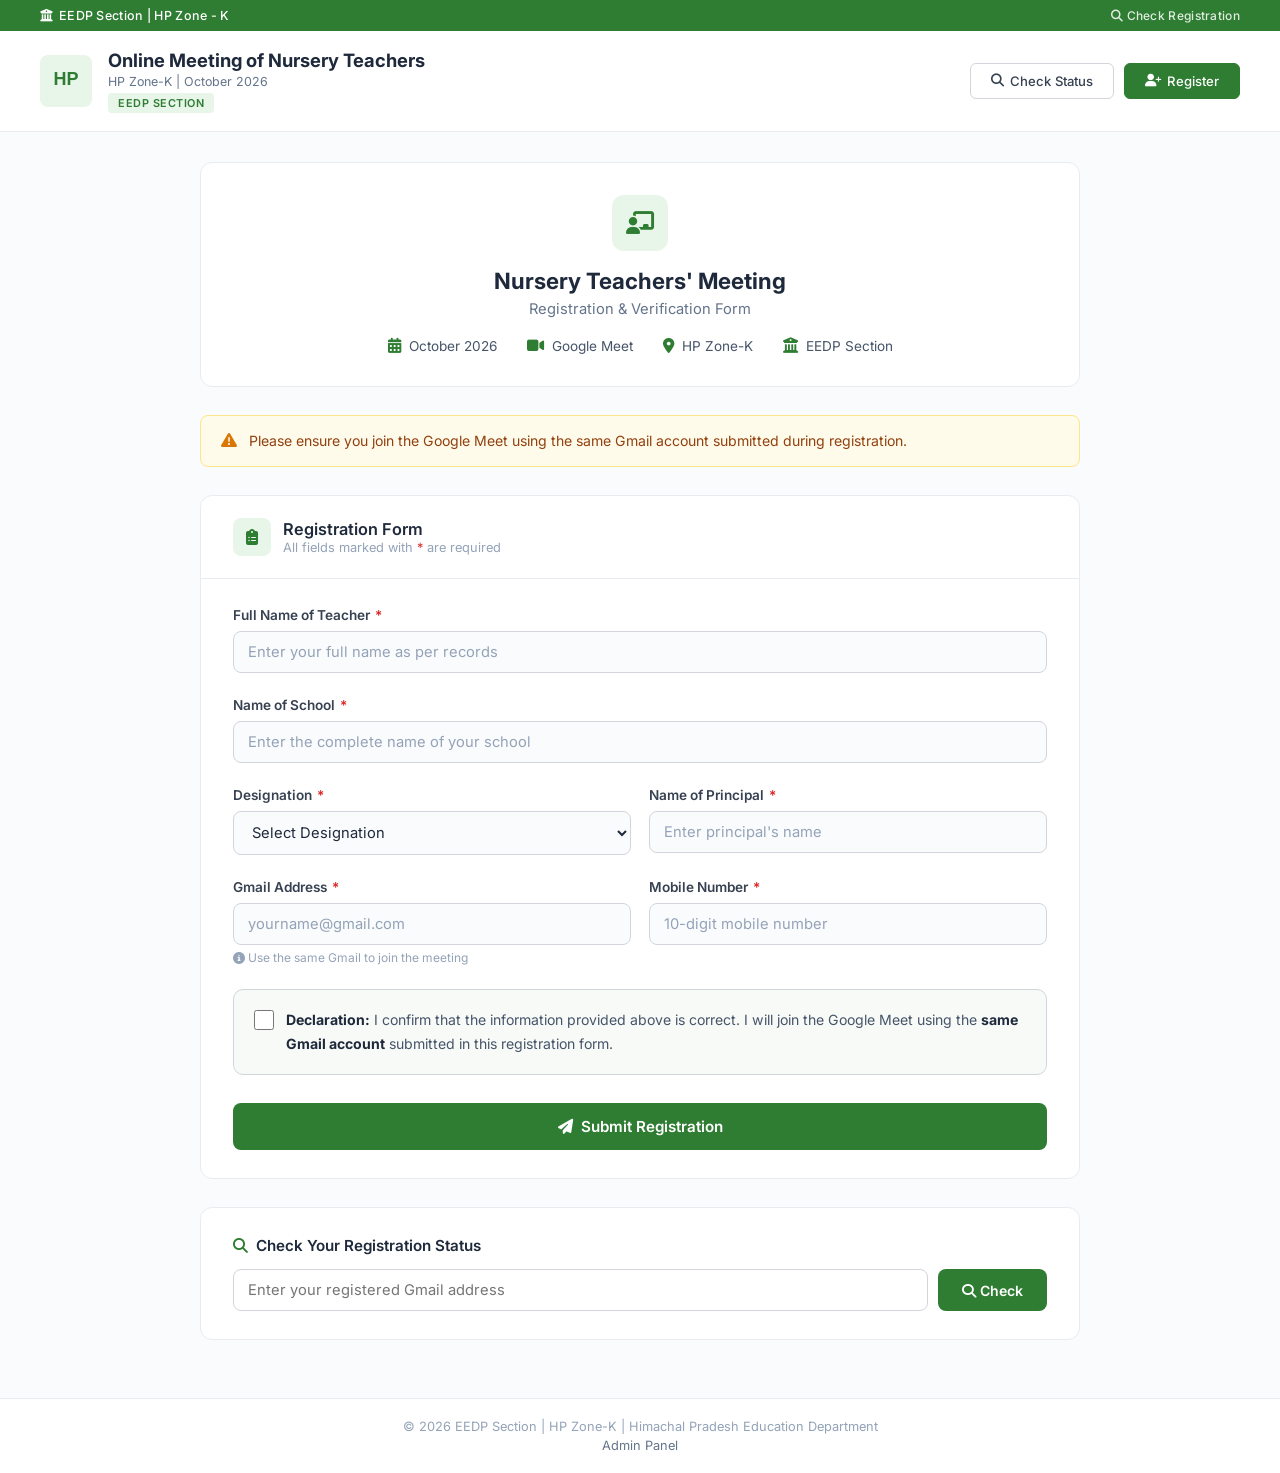
==== index.html @ bef81405 "Add files via upload" ====
<!DOCTYPE html>
<html lang="en">
<head>
  <meta charset="UTF-8">
  <meta name="viewport" content="width=device-width, initial-scale=1.0">
  <title>HP Zone-K | Nursery Teachers Meeting Registration</title>
  <link rel="stylesheet" href="css/style.css">
  <link rel="stylesheet" href="https://cdnjs.cloudflare.com/ajax/libs/font-awesome/6.4.0/css/all.min.css">
  <link rel="icon" href="data:image/svg+xml,<svg xmlns='http://www.w3.org/2000/svg' viewBox='0 0 32 32'><rect fill='%232e7d32' width='32' height='32' rx='6'/><text x='16' y='22' text-anchor='middle' fill='white' font-size='14' font-weight='bold' font-family='Arial'>HP</text></svg>">
</head>
<body>

  <!-- Header -->
  <header class="page-header">
    <div class="header-top-bar">
      <span><i class="fas fa-building-columns"></i> &nbsp;EEDP Section | HP Zone - K</span>
      <a href="#check-section"><i class="fas fa-search"></i> Check Registration</a>
    </div>
    <div class="header-main">
      <div class="header-brand">
        <img src="https://upload.wikimedia.org/wikipedia/commons/thumb/4/4b/Emblem_of_Himachal_Pradesh.svg/150px-Emblem_of_Himachal_Pradesh.svg.png"
             alt="HP Emblem"
             onerror="this.src='data:image/svg+xml,<svg xmlns=%22http://www.w3.org/2000/svg%22 width=%2252%22 height=%2252%22><rect fill=%22%23e8f5e9%22 width=%2252%22 height=%2252%22 rx=%228%22/><text x=%2226%22 y=%2230%22 text-anchor=%22middle%22 fill=%22%232e7d32%22 font-size=%2218%22 font-weight=%22bold%22 font-family=%22Arial%22>HP</text></svg>'">
        <div class="brand-text">
          <h1>Online Meeting of Nursery Teachers</h1>
          <p>HP Zone-K | October 2026</p>
          <span class="brand-badge">EEDP Section</span>
        </div>
      </div>
      <div class="header-actions">
        <a class="h-btn" href="#check-section"><i class="fas fa-search"></i> Check Status</a>
        <a class="h-btn primary" href="#reg-form"><i class="fas fa-user-plus"></i> Register</a>
      </div>
    </div>
  </header>

  <div class="container">

    <!-- Meeting Info -->
    <div class="meeting-banner">
      <div class="meeting-icon"><i class="fas fa-chalkboard-teacher"></i></div>
      <h2 id="meetingTitle">Nursery Teachers' Meeting</h2>
      <p class="meeting-sub" id="meetingSubtitle">Registration &amp; Verification Form</p>
      <div class="meeting-meta">
        <div class="meeting-meta-item"><i class="fas fa-calendar-alt"></i> <span id="meetingDate">October 2026</span></div>
        <div class="meeting-meta-item"><i class="fas fa-video"></i> <span id="meetingPlatform">Google Meet</span></div>
        <div class="meeting-meta-item"><i class="fas fa-map-marker-alt"></i> <span>HP Zone-K</span></div>
        <div class="meeting-meta-item"><i class="fas fa-building-columns"></i> <span id="meetingOrg">EEDP Section</span></div>
      </div>
    </div>

    <!-- Notice -->
    <div class="notice-bar" id="noticeBar">
      <i class="fas fa-exclamation-triangle"></i>
      <span id="noticeText">Please ensure you join the Google Meet using the same Gmail account submitted during registration.</span>
    </div>

    <!-- Registration Form -->
    <div class="form-card" id="reg-form">
      <div class="form-card-header">
        <div class="fch-icon"><i class="fas fa-clipboard-list"></i></div>
        <div>
          <h3>Registration Form</h3>
          <p>All fields marked with <span style="color:#dc2626">*</span> are required</p>
        </div>
      </div>
      <div class="form-card-body">
        <form id="regForm" onsubmit="submitForm(event)">

          <!-- Full Name -->
          <div class="field">
            <label for="fullName">Full Name of Teacher <span class="req">*</span></label>
            <input type="text" id="fullName" placeholder="Enter your full name as per records" required>
            <div class="field-error" id="nameErr">Please enter your full name</div>
          </div>

          <!-- School Name -->
          <div class="field">
            <label for="schoolName">Name of School <span class="req">*</span></label>
            <input type="text" id="schoolName" placeholder="Enter the complete name of your school" required>
            <div class="field-error" id="schoolErr">Please enter school name</div>
          </div>

          <!-- Designation & Principal Name -->
          <div class="field-row">
            <div class="field">
              <label for="designation">Designation <span class="req">*</span></label>
              <select id="designation" required>
                <option value="">Select Designation</option>
                <option value="Nursery Teacher">Nursery Teacher</option>
              </select>
              <div class="field-error" id="desigErr">Please select designation</div>
            </div>
            <div class="field">
              <label for="principalName">Name of Principal <span class="req">*</span></label>
              <input type="text" id="principalName" placeholder="Enter principal's name" required>
              <div class="field-error" id="principalErr">Please enter principal's name</div>
            </div>
          </div>

          <!-- Gmail & Mobile -->
          <div class="field-row">
            <div class="field">
              <label for="email">Gmail Address <span class="req">*</span></label>
              <input type="email" id="email" placeholder="yourname@gmail.com" required>
              <p class="field-hint"><i class="fas fa-info-circle"></i> Use the same Gmail to join the meeting</p>
              <div class="field-error" id="emailErr">Please enter a valid Gmail address</div>
            </div>
            <div class="field">
              <label for="mobile">Mobile Number <span class="req">*</span></label>
              <input type="tel" id="mobile" placeholder="10-digit mobile number" maxlength="10" required>
              <div class="field-error" id="mobileErr">Please enter a valid 10-digit mobile number</div>
            </div>
          </div>

          <!-- Declaration -->
          <div class="declaration-box">
            <input type="checkbox" id="declaration">
            <label for="declaration">
              <strong>Declaration:</strong> I confirm that the information provided above is correct. I will join the Google Meet using the <strong>same Gmail account</strong> submitted in this registration form.
            </label>
          </div>
          <div class="declaration-error" id="declErr">Please accept the declaration to proceed</div>

          <!-- Submit -->
          <button type="submit" class="submit-btn" id="submitBtn">
            <i class="fas fa-paper-plane"></i> Submit Registration
          </button>
        </form>
      </div>
    </div>

    <!-- Check Registration -->
    <div class="check-section" id="check-section">
      <h4><i class="fas fa-search"></i> Check Your Registration Status</h4>
      <div class="check-form">
        <input type="email" id="checkEmail" placeholder="Enter your registered Gmail address">
        <button onclick="checkStatus()"><i class="fas fa-search"></i> Check</button>
      </div>
      <div class="check-result" id="checkResult"></div>
    </div>

  </div>

  <!-- Footer -->
  <footer class="page-footer">
    <p>&copy; 2026 EEDP Section | HP Zone-K | Himachal Pradesh Education Department</p>
    <p style="margin-top:4px;"><a href="admin.html">Admin Panel</a></p>
  </footer>

  <!-- Success Modal -->
  <div class="modal-overlay" id="successModal">
    <div class="modal-box">
      <div class="m-icon"><i class="fas fa-check"></i></div>
      <h3>Registration Successful!</h3>
      <p>Your registration has been submitted. Please note your Registration ID:</p>
      <div class="reg-id-display" id="modalRegId">HPZK0001</div>
      <p style="color:#dc2626;font-weight:500;font-size:0.82rem;">
        <i class="fas fa-exclamation-circle"></i> Save this ID for future reference.
      </p>
      <p style="font-size:0.82rem;">
        Please join the Google Meet using the same Gmail account you registered with.
      </p>
      <div class="modal-btns">
        <button class="m-btn" onclick="closeModal()"><i class="fas fa-times"></i> Close</button>
        <button class="m-btn primary" onclick="newRegistration()"><i class="fas fa-plus"></i> New Registration</button>
      </div>
    </div>
  </div>

  <script src="js/api.js"></script>
  <script>
    // Load settings
    window.addEventListener('DOMContentLoaded', async function() {
      try {
        var s = await apiGet('getSettings');
        if (s) {
          if (s.meeting_title) document.getElementById('meetingTitle').textContent = s.meeting_title;
          if (s.meeting_subtitle) document.getElementById('meetingSubtitle').textContent = s.meeting_subtitle;
          if (s.meeting_date) document.getElementById('meetingDate').textContent = s.meeting_date;
          if (s.meeting_platform) document.getElementById('meetingPlatform').textContent = s.meeting_platform;
          if (s.organization) document.getElementById('meetingOrg').textContent = s.organization;
          if (s.notice) document.getElementById('noticeText').textContent = s.notice;

          if (s.registration_open === 'false') {
            document.getElementById('submitBtn').disabled = true;
            document.getElementById('submitBtn').innerHTML = '<i class="fas fa-lock"></i> Registrations Closed';
            document.getElementById('noticeBar').innerHTML = '<i class="fas fa-lock" style="color:#dc2626;"></i><span style="color:#991b1b;">Registrations are currently closed.</span>';
          }
        }
      } catch (e) { console.log('Using defaults.'); }
    });

    // Validation
    function validate() {
      var v = true;

      function chk(id, errId) {
        if (!document.getElementById(id).value.trim()) {
          document.getElementById(errId).style.display = 'block'; v = false;
        } else {
          document.getElementById(errId).style.display = 'none';
        }
      }

      chk('fullName', 'nameErr');
      chk('schoolName', 'schoolErr');
      chk('principalName', 'principalErr');

      if (!document.getElementById('designation').value) {
        document.getElementById('desigErr').style.display = 'block'; v = false;
      } else {
        document.getElementById('desigErr').style.display = 'none';
      }

      var email = document.getElementById('email').value.trim();
      if (!email || !email.includes('@gmail.com')) {
        document.getElementById('emailErr').style.display = 'block'; v = false;
      } else {
        document.getElementById('emailErr').style.display = 'none';
      }

      var mob = document.getElementById('mobile').value.trim();
      if (!mob || mob.length !== 10 || isNaN(mob)) {
        document.getElementById('mobileErr').style.display = 'block'; v = false;
      } else {
        document.getElementById('mobileErr').style.display = 'none';
      }

      if (!document.getElementById('declaration').checked) {
        document.getElementById('declErr').style.display = 'block'; v = false;
      } else {
        document.getElementById('declErr').style.display = 'none';
      }

      return v;
    }

    // Submit
    async function submitForm(e) {
      e.preventDefault();
      if (!validate()) return;

      var btn = document.getElementById('submitBtn');
      btn.disabled = true;
      btn.innerHTML = '<div class="spinner white"></div> Submitting...';

      var formData = {
        fullName: document.getElementById('fullName').value.trim(),
        schoolName: document.getElementById('schoolName').value.trim(),
        designation: document.getElementById('designation').value,
        principalName: document.getElementById('principalName').value.trim(),
        email: document.getElementById('email').value.trim().toLowerCase(),
        mobile: document.getElementById('mobile').value.trim()
      };

      try {
        var r = await apiPost('submitRegistration', { formData: formData });
        btn.disabled = false;
        btn.innerHTML = '<i class="fas fa-paper-plane"></i> Submit Registration';

        if (r.success) {
          document.getElementById('modalRegId').textContent = r.regId;
          document.getElementById('successModal').classList.add('show');
        } else {
          showToast(r.message || 'Registration failed.', 'error');
        }
      } catch (er) {
        btn.disabled = false;
        btn.innerHTML = '<i class="fas fa-paper-plane"></i> Submit Registration';
        showToast('Server error. Please try again.', 'error');
      }
    }

    // Check Status
    async function checkStatus() {
      var email = document.getElementById('checkEmail').value.trim().toLowerCase();
      var rd = document.getElementById('checkResult');

      if (!email) {
        rd.className = 'check-result show error';
        rd.innerHTML = '<i class="fas fa-exclamation-circle"></i> Please enter your Gmail address.';
        return;
      }

      rd.className = 'check-result show loading';
      rd.innerHTML = '<div class="spinner"></div><p style="margin-top:8px;color:#64748b;">Checking...</p>';

      try {
        var result = await apiGet('checkRegistration', { email: email });

        if (result.success) {
          var reg = result.registration;
          var statusClass = 'registered';
          if (reg.status === 'Verified') statusClass = 'verified';
          if (reg.status === 'Rejected') statusClass = 'rejected';

          rd.className = 'check-result show success';
          rd.innerHTML =
            '<div class="check-info">' +
              '<div><strong>Reg. ID:</strong> ' + reg.regId + '</div>' +
              '<div><strong>Name:</strong> ' + reg.fullName + '</div>' +
              '<div><strong>School:</strong> ' + reg.schoolName + '</div>' +
              '<div><strong>Designation:</strong> ' + reg.designation + '</div>' +
              '<div><strong>Principal:</strong> ' + reg.principalName + '</div>' +
              '<div><strong>Gmail:</strong> ' + reg.email + '</div>' +
              '<div><strong>Mobile:</strong> ' + reg.mobile + '</div>' +
              '<div><strong>Status:</strong> <span class="status-badge ' + statusClass + '">' + reg.status + '</span></div>' +
            '</div>';
        } else {
          rd.className = 'check-result show error';
          rd.innerHTML = '<i class="fas fa-exclamation-circle"></i> ' + result.message;
        }
      } catch (e) {
        rd.className = 'check-result show error';
        rd.innerHTML = '<i class="fas fa-exclamation-circle"></i> Error connecting. Please try again.';
      }
    }

    function closeModal() {
      document.getElementById('successModal').classList.remove('show');
    }

    function newRegistration() {
      closeModal();
      document.getElementById('regForm').reset();
      window.scrollTo({ top: document.getElementById('reg-form').offsetTop - 80, behavior: 'smooth' });
    }

    function goAdmin() {
      var pw = prompt('Enter Admin Password:');
      if (pw === 'hpzk2026') {
        setAdminSession();
        alert('Admin access granted. In a full deployment, this would open the admin dashboard.');
      } else if (pw !== null) {
        alert('Invalid password.');
      }
    }
  </script>
</body>
</html>
---- css/style.css ----
@import url('https://fonts.googleapis.com/css2?family=Inter:wght@300;400;500;600;700&display=swap');

* { margin: 0; padding: 0; box-sizing: border-box; }

body {
  font-family: 'Inter', sans-serif;
  background: #fafbfc;
  color: #1e293b;
  min-height: 100vh;
  -webkit-font-smoothing: antialiased;
}

/* ---- HEADER ---- */
.page-header {
  background: white;
  border-bottom: 1px solid #e8ecf0;
  padding: 0;
}

.header-top-bar {
  background: #2e7d32;
  color: white;
  padding: 8px 40px;
  font-size: 0.78rem;
  font-weight: 500;
  display: flex;
  align-items: center;
  justify-content: space-between;
  letter-spacing: 0.3px;
}

.header-top-bar a {
  color: rgba(255,255,255,0.85);
  text-decoration: none;
  font-size: 0.75rem;
}

.header-main {
  display: flex;
  align-items: center;
  justify-content: space-between;
  padding: 18px 40px;
  flex-wrap: wrap;
  gap: 15px;
}

.header-brand {
  display: flex;
  align-items: center;
  gap: 16px;
}

.header-brand img {
  height: 52px;
  width: auto;
  object-fit: contain;
}

.brand-text h1 {
  font-size: 1.15rem;
  font-weight: 700;
  color: #1e293b;
  line-height: 1.3;
}

.brand-text p {
  font-size: 0.78rem;
  color: #64748b;
  font-weight: 400;
  margin-top: 1px;
}

.brand-badge {
  display: inline-block;
  background: #e8f5e9;
  color: #2e7d32;
  padding: 3px 10px;
  border-radius: 4px;
  font-size: 0.68rem;
  font-weight: 600;
  letter-spacing: 0.5px;
  text-transform: uppercase;
  margin-top: 4px;
}

.header-actions {
  display: flex;
  gap: 10px;
}

.h-btn {
  padding: 9px 20px;
  border: 1.5px solid #d1d5db;
  background: white;
  color: #374151;
  border-radius: 6px;
  font-size: 0.82rem;
  font-weight: 500;
  cursor: pointer;
  text-decoration: none;
  transition: all 0.2s;
  display: inline-flex;
  align-items: center;
  gap: 6px;
  font-family: 'Inter', sans-serif;
}

.h-btn:hover {
  border-color: #2e7d32;
  color: #2e7d32;
}

.h-btn.primary {
  background: #2e7d32;
  color: white;
  border-color: #2e7d32;
}

.h-btn.primary:hover {
  background: #1b5e20;
}

/* ---- CONTAINER ---- */
.container {
  max-width: 920px;
  margin: 0 auto;
  padding: 30px 20px;
}

/* ---- MEETING INFO BANNER ---- */
.meeting-banner {
  background: white;
  border: 1px solid #e8ecf0;
  border-radius: 12px;
  padding: 32px 36px;
  margin-bottom: 28px;
  text-align: center;
}

.meeting-banner .meeting-icon {
  width: 56px;
  height: 56px;
  background: #e8f5e9;
  border-radius: 12px;
  display: flex;
  align-items: center;
  justify-content: center;
  margin: 0 auto 16px;
  font-size: 1.4rem;
  color: #2e7d32;
}

.meeting-banner h2 {
  font-size: 1.4rem;
  font-weight: 700;
  color: #1e293b;
  margin-bottom: 6px;
}

.meeting-banner .meeting-sub {
  color: #64748b;
  font-size: 0.92rem;
  font-weight: 400;
}

.meeting-meta {
  display: flex;
  justify-content: center;
  gap: 30px;
  margin-top: 20px;
  flex-wrap: wrap;
}

.meeting-meta-item {
  display: flex;
  align-items: center;
  gap: 8px;
  font-size: 0.85rem;
  color: #475569;
}

.meeting-meta-item i {
  color: #2e7d32;
  font-size: 0.95rem;
}

/* ---- NOTICE ---- */
.notice-bar {
  background: #fffbeb;
  border: 1px solid #fde68a;
  border-radius: 8px;
  padding: 14px 20px;
  margin-bottom: 28px;
  display: flex;
  align-items: flex-start;
  gap: 12px;
  font-size: 0.88rem;
  color: #92400e;
  line-height: 1.6;
}

.notice-bar i {
  color: #d97706;
  font-size: 1rem;
  margin-top: 2px;
  flex-shrink: 0;
}

/* ---- FORM CARD ---- */
.form-card {
  background: white;
  border: 1px solid #e8ecf0;
  border-radius: 12px;
  overflow: hidden;
  margin-bottom: 28px;
}

.form-card-header {
  padding: 22px 32px;
  border-bottom: 1px solid #e8ecf0;
  display: flex;
  align-items: center;
  gap: 12px;
}

.form-card-header .fch-icon {
  width: 38px;
  height: 38px;
  background: #e8f5e9;
  border-radius: 8px;
  display: flex;
  align-items: center;
  justify-content: center;
  color: #2e7d32;
  font-size: 1rem;
  flex-shrink: 0;
}

.form-card-header h3 {
  font-size: 1.02rem;
  font-weight: 600;
  color: #1e293b;
}

.form-card-header p {
  font-size: 0.8rem;
  color: #94a3b8;
  margin-top: 1px;
}

.form-card-body {
  padding: 28px 32px;
}

/* ---- FORM FIELDS ---- */
.field {
  margin-bottom: 24px;
}

.field label {
  display: block;
  font-weight: 600;
  font-size: 0.85rem;
  color: #374151;
  margin-bottom: 8px;
}

.field label .req {
  color: #dc2626;
  margin-left: 2px;
}

.field input[type="text"],
.field input[type="email"],
.field input[type="tel"],
.field select {
  width: 100%;
  padding: 11px 14px;
  border: 1.5px solid #d1d5db;
  border-radius: 8px;
  font-size: 0.92rem;
  font-family: 'Inter', sans-serif;
  color: #1e293b;
  background: #fafbfc;
  outline: none;
  transition: all 0.2s;
}

.field input:focus,
.field select:focus {
  border-color: #2e7d32;
  background: white;
  box-shadow: 0 0 0 3px rgba(46,125,50,0.08);
}

.field input::placeholder {
  color: #94a3b8;
  font-weight: 400;
}

.field .field-hint {
  font-size: 0.75rem;
  color: #94a3b8;
  margin-top: 5px;
}

.field .field-error {
  font-size: 0.78rem;
  color: #dc2626;
  margin-top: 5px;
  display: none;
}

.field-row {
  display: grid;
  grid-template-columns: 1fr 1fr;
  gap: 18px;
}

/* ---- DECLARATION ---- */
.declaration-box {
  background: #f8faf8;
  border: 1.5px solid #d1d5db;
  border-radius: 10px;
  padding: 18px 20px;
  display: flex;
  align-items: flex-start;
  gap: 12px;
  margin-bottom: 28px;
  transition: border-color 0.2s;
}

.declaration-box:hover {
  border-color: #2e7d32;
}

.declaration-box input[type="checkbox"] {
  width: 20px;
  height: 20px;
  accent-color: #2e7d32;
  margin-top: 2px;
  flex-shrink: 0;
  cursor: pointer;
}

.declaration-box label {
  font-size: 0.88rem;
  color: #475569;
  line-height: 1.7;
  cursor: pointer;
}

.declaration-box label strong {
  color: #1e293b;
}

.declaration-error {
  font-size: 0.78rem;
  color: #dc2626;
  margin-top: -20px;
  margin-bottom: 20px;
  display: none;
}

/* ---- SUBMIT BUTTON ---- */
.submit-btn {
  width: 100%;
  padding: 14px;
  background: #2e7d32;
  color: white;
  border: none;
  border-radius: 8px;
  font-size: 0.95rem;
  font-weight: 600;
  cursor: pointer;
  transition: all 0.2s;
  font-family: 'Inter', sans-serif;
  display: flex;
  align-items: center;
  justify-content: center;
  gap: 8px;
}

.submit-btn:hover {
  background: #1b5e20;
  box-shadow: 0 2px 12px rgba(46,125,50,0.2);
}

.submit-btn:disabled {
  opacity: 0.6;
  cursor: not-allowed;
}

/* ---- CHECK SECTION ---- */
.check-section {
  background: white;
  border: 1px solid #e8ecf0;
  border-radius: 12px;
  padding: 28px 32px;
  margin-bottom: 28px;
}

.check-section h4 {
  font-size: 0.95rem;
  font-weight: 600;
  color: #1e293b;
  margin-bottom: 14px;
  display: flex;
  align-items: center;
  gap: 8px;
}

.check-section h4 i {
  color: #2e7d32;
}

.check-form {
  display: flex;
  gap: 10px;
}

.check-form input {
  flex: 1;
  padding: 11px 14px;
  border: 1.5px solid #d1d5db;
  border-radius: 8px;
  font-size: 0.92rem;
  font-family: 'Inter', sans-serif;
  outline: none;
}

.check-form input:focus {
  border-color: #2e7d32;
}

.check-form button {
  padding: 11px 24px;
  background: #2e7d32;
  color: white;
  border: none;
  border-radius: 8px;
  font-weight: 600;
  font-size: 0.88rem;
  cursor: pointer;
  font-family: 'Inter', sans-serif;
  white-space: nowrap;
}

.check-form button:hover {
  background: #1b5e20;
}

.check-result {
  margin-top: 16px;
  padding: 18px;
  border-radius: 10px;
  display: none;
  font-size: 0.9rem;
}

.check-result.show { display: block; }
.check-result.success { background: #f0fdf4; border: 1px solid #86efac; }
.check-result.error { background: #fef2f2; border: 1px solid #fca5a5; }
.check-result.loading { background: #f8faf8; border: 1px solid #d1d5db; text-align: center; }

.check-info {
  display: grid;
  grid-template-columns: 1fr 1fr;
  gap: 10px;
}

.check-info div {
  padding: 3px 0;
}

.check-info strong {
  color: #374151;
}

.status-badge {
  display: inline-flex;
  align-items: center;
  gap: 4px;
  padding: 3px 10px;
  border-radius: 4px;
  font-size: 0.78rem;
  font-weight: 600;
}

.status-badge.registered {
  background: #dbeafe;
  color: #1d4ed8;
}

.status-badge.verified {
  background: #dcfce7;
  color: #166534;
}

.status-badge.rejected {
  background: #fee2e2;
  color: #991b1b;
}

/* ---- SUCCESS MODAL ---- */
.modal-overlay {
  display: none;
  position: fixed;
  top: 0; left: 0;
  width: 100%; height: 100%;
  background: rgba(15,23,42,0.4);
  backdrop-filter: blur(4px);
  z-index: 1000;
  justify-content: center;
  align-items: center;
  padding: 20px;
}

.modal-overlay.show { display: flex; }

.modal-box {
  background: white;
  border-radius: 16px;
  padding: 40px;
  max-width: 460px;
  width: 100%;
  text-align: center;
  animation: modalIn 0.3s ease;
}

@keyframes modalIn {
  from { transform: translateY(20px); opacity: 0; }
  to { transform: translateY(0); opacity: 1; }
}

.modal-box .m-icon {
  width: 64px;
  height: 64px;
  background: #dcfce7;
  border-radius: 50%;
  display: flex;
  align-items: center;
  justify-content: center;
  margin: 0 auto 20px;
}

.modal-box .m-icon i {
  font-size: 1.8rem;
  color: #16a34a;
}

.modal-box h3 {
  font-size: 1.2rem;
  font-weight: 700;
  color: #1e293b;
  margin-bottom: 8px;
}

.modal-box .reg-id-display {
  background: #f0fdf4;
  border: 1.5px solid #86efac;
  padding: 14px 20px;
  border-radius: 8px;
  margin: 16px 0;
  font-size: 1.3rem;
  font-weight: 700;
  color: #166534;
  letter-spacing: 2px;
}

.modal-box p {
  font-size: 0.88rem;
  color: #64748b;
  line-height: 1.6;
  margin-bottom: 6px;
}

.modal-btns {
  display: flex;
  gap: 10px;
  justify-content: center;
  margin-top: 20px;
}

.m-btn {
  padding: 10px 24px;
  border-radius: 8px;
  font-weight: 600;
  font-size: 0.88rem;
  cursor: pointer;
  border: 1.5px solid #d1d5db;
  background: white;
  color: #374151;
  font-family: 'Inter', sans-serif;
  transition: all 0.2s;
  text-decoration: none;
  display: inline-flex;
  align-items: center;
  gap: 6px;
}

.m-btn:hover {
  border-color: #2e7d32;
  color: #2e7d32;
}

.m-btn.primary {
  background: #2e7d32;
  color: white;
  border-color: #2e7d32;
}

.m-btn.primary:hover {
  background: #1b5e20;
}

/* ---- FOOTER ---- */
.page-footer {
  background: white;
  border-top: 1px solid #e8ecf0;
  padding: 20px 40px;
  text-align: center;
  font-size: 0.8rem;
  color: #94a3b8;
}

.page-footer a {
  color: #64748b;
  text-decoration: none;
}

/* ---- SPINNER ---- */
.spinner {
  display: inline-block;
  width: 20px;
  height: 20px;
  border: 2.5px solid rgba(46,125,50,0.15);
  border-radius: 50%;
  border-top-color: #2e7d32;
  animation: spin 0.7s ease-in-out infinite;
}

.spinner.white {
  border-color: rgba(255,255,255,0.3);
  border-top-color: white;
}

@keyframes spin { to { transform: rotate(360deg); } }

/* ---- TOAST ---- */
.toast {
  position: fixed;
  bottom: 24px;
  right: 24px;
  background: #1e293b;
  color: white;
  padding: 13px 22px;
  border-radius: 8px;
  box-shadow: 0 4px 20px rgba(0,0,0,0.15);
  font-size: 0.88rem;
  font-weight: 500;
  z-index: 9999;
  display: none;
  align-items: center;
  gap: 8px;
}

.toast.success { background: #166534; }
.toast.error { background: #991b1b; }
.toast.show { display: flex; }

/* ---- RESPONSIVE ---- */
@media (max-width: 768px) {
  .header-top-bar { padding: 8px 20px; font-size: 0.72rem; }
  .header-main { padding: 15px 20px; }
  .brand-text h1 { font-size: 1rem; }
  .header-brand img { height: 42px; }
  .container { padding: 20px 16px; }
  .meeting-banner { padding: 24px 20px; }
  .meeting-banner h2 { font-size: 1.15rem; }
  .meeting-meta { gap: 16px; }
  .form-card-body { padding: 20px; }
  .form-card-header { padding: 16px 20px; }
  .field-row { grid-template-columns: 1fr; }
  .check-form { flex-direction: column; }
  .check-info { grid-template-columns: 1fr; }
  .check-section { padding: 20px; }
  .header-actions { width: 100%; justify-content: center; }
}
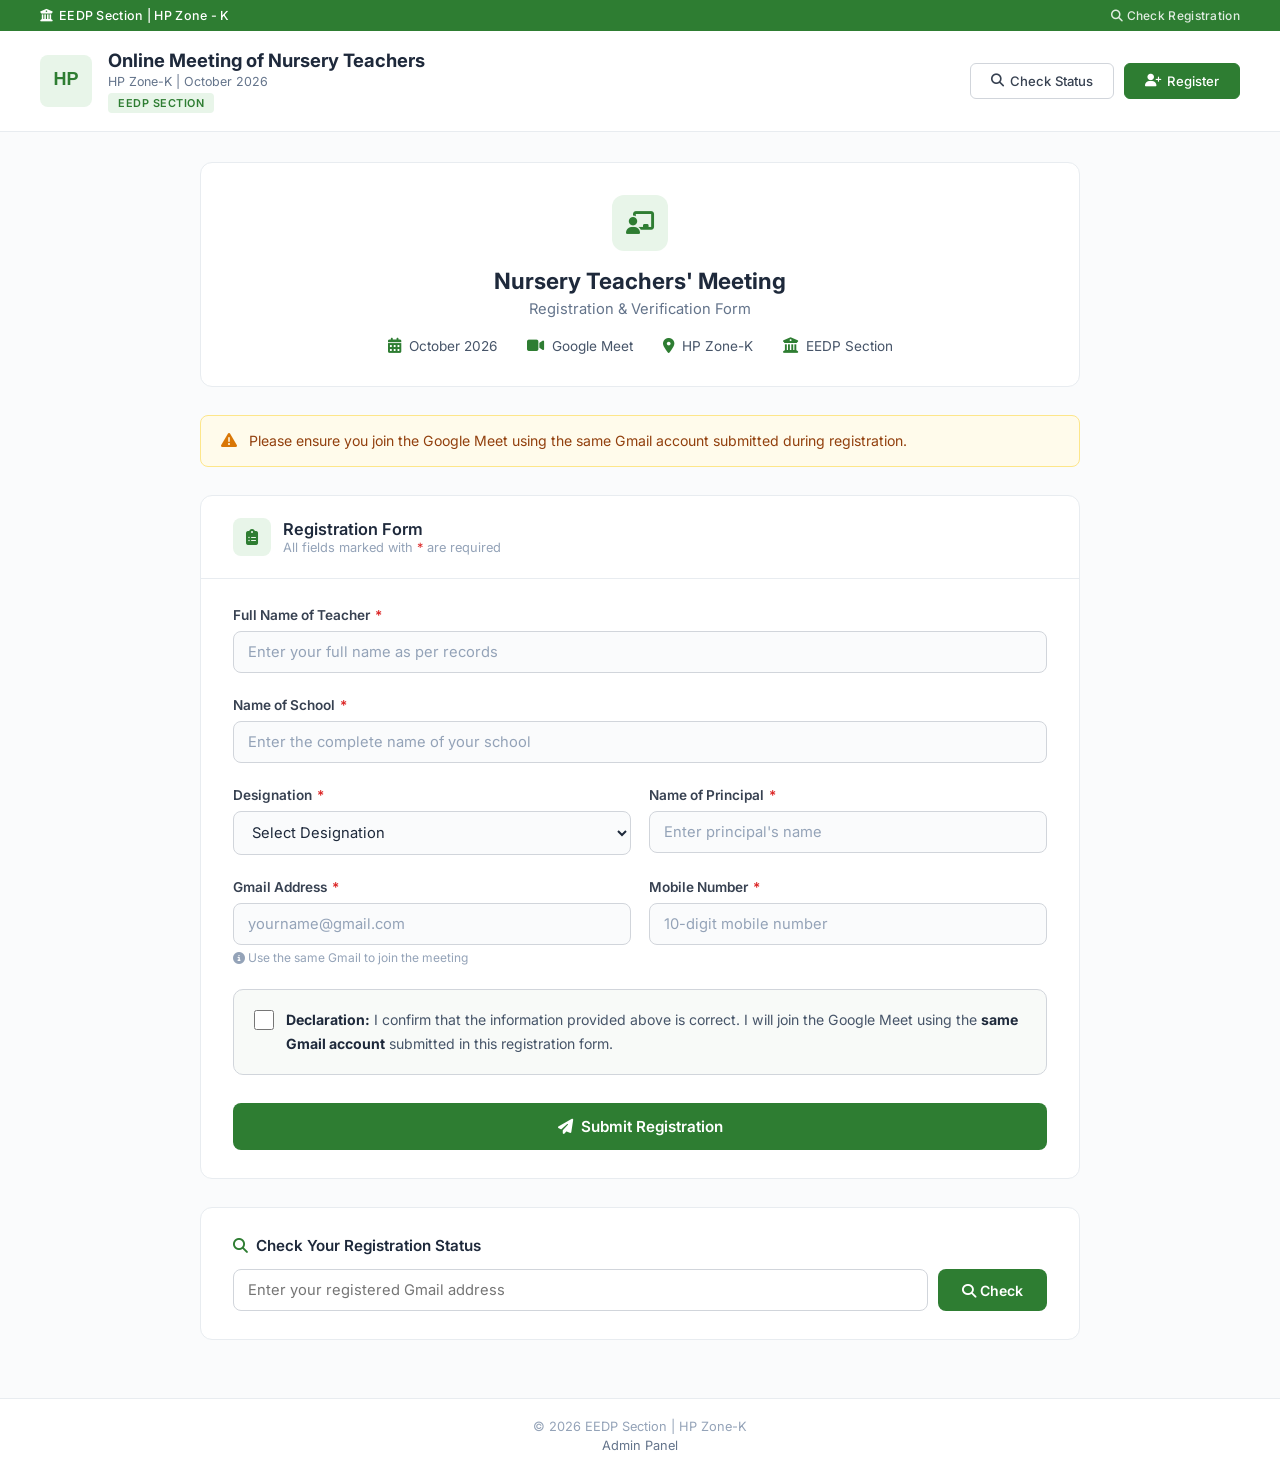
==== commit 1ad06eab: "Update index.html" ====
--- a/index.html
+++ b/index.html
@@ -144,7 +144,7 @@
 
   <!-- Footer -->
   <footer class="page-footer">
-    <p>&copy; 2026 EEDP Section | HP Zone-K | Himachal Pradesh Education Department</p>
+    <p>&copy; 2026 EEDP Section | HP Zone-K</p>
     <p style="margin-top:4px;"><a href="admin.html">Admin Panel</a></p>
   </footer>
 
@@ -338,4 +338,4 @@
     }
   </script>
 </body>
-</html>+</html>
